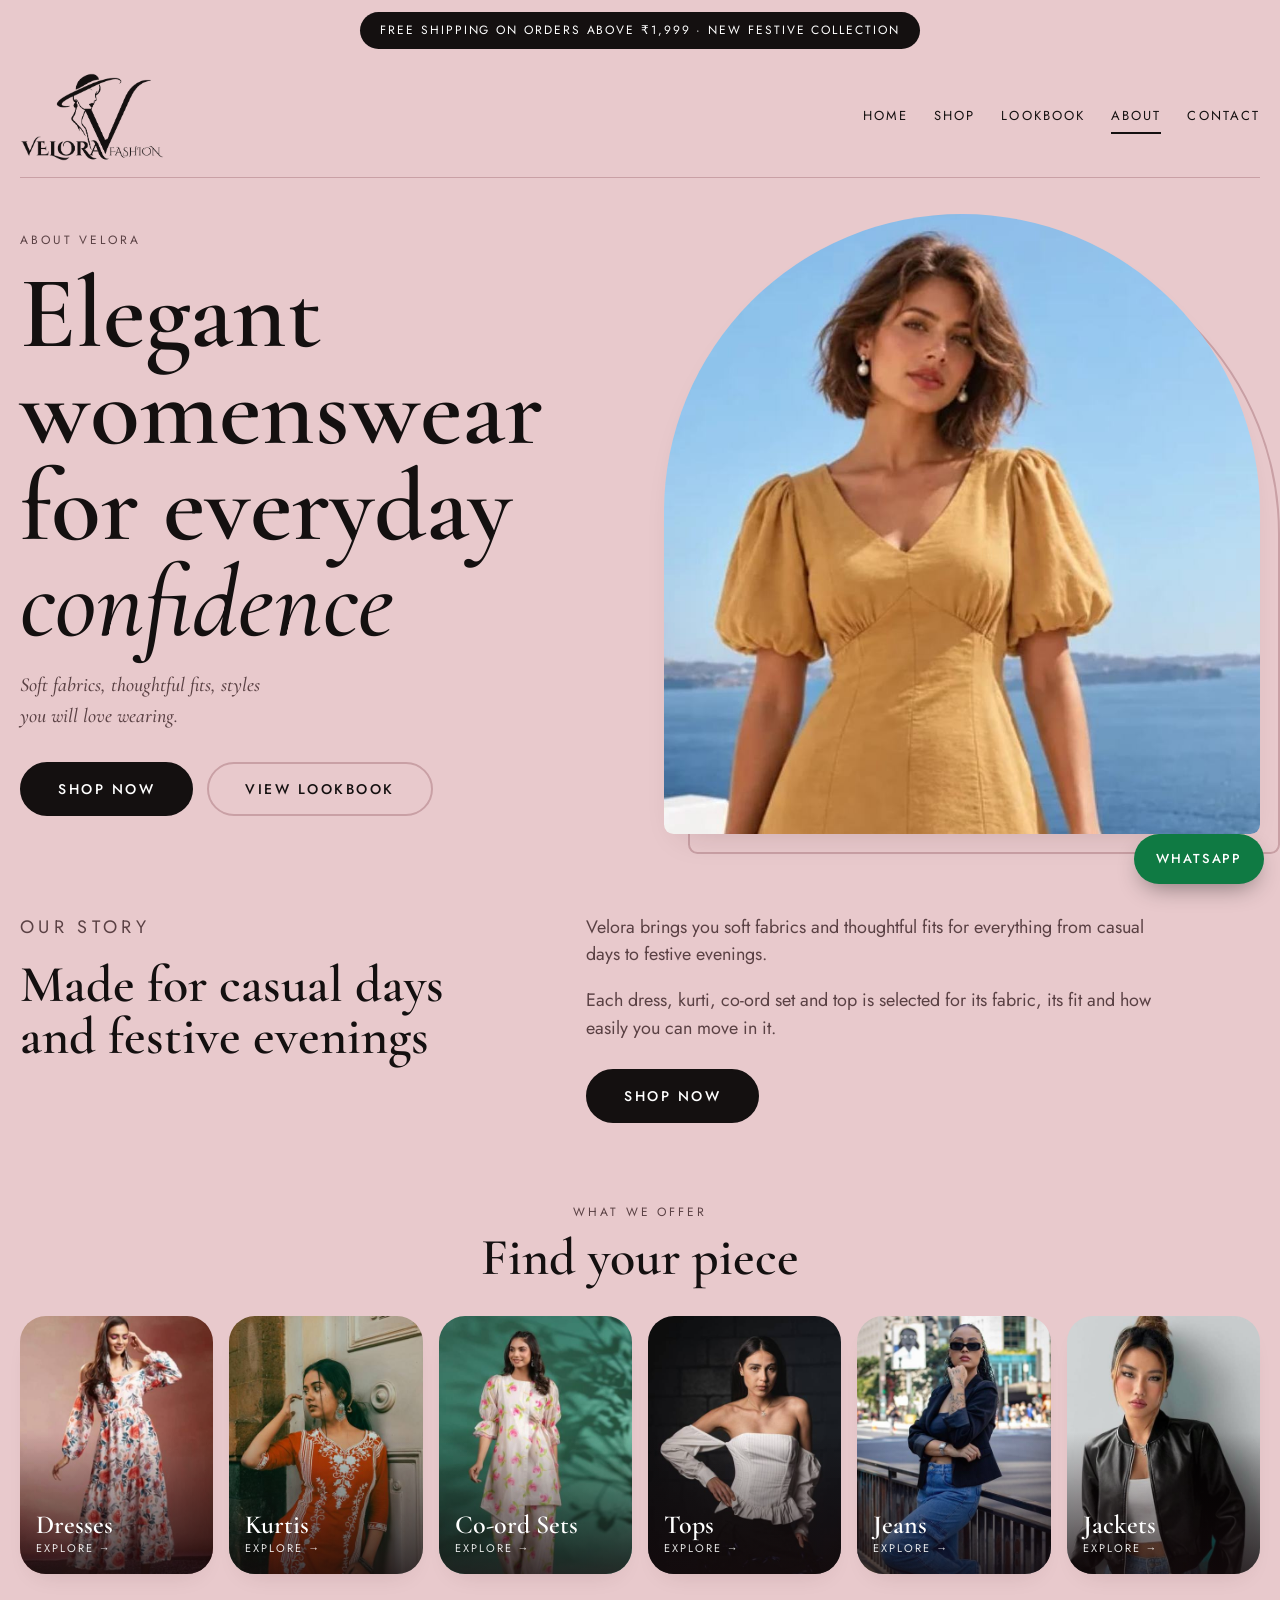
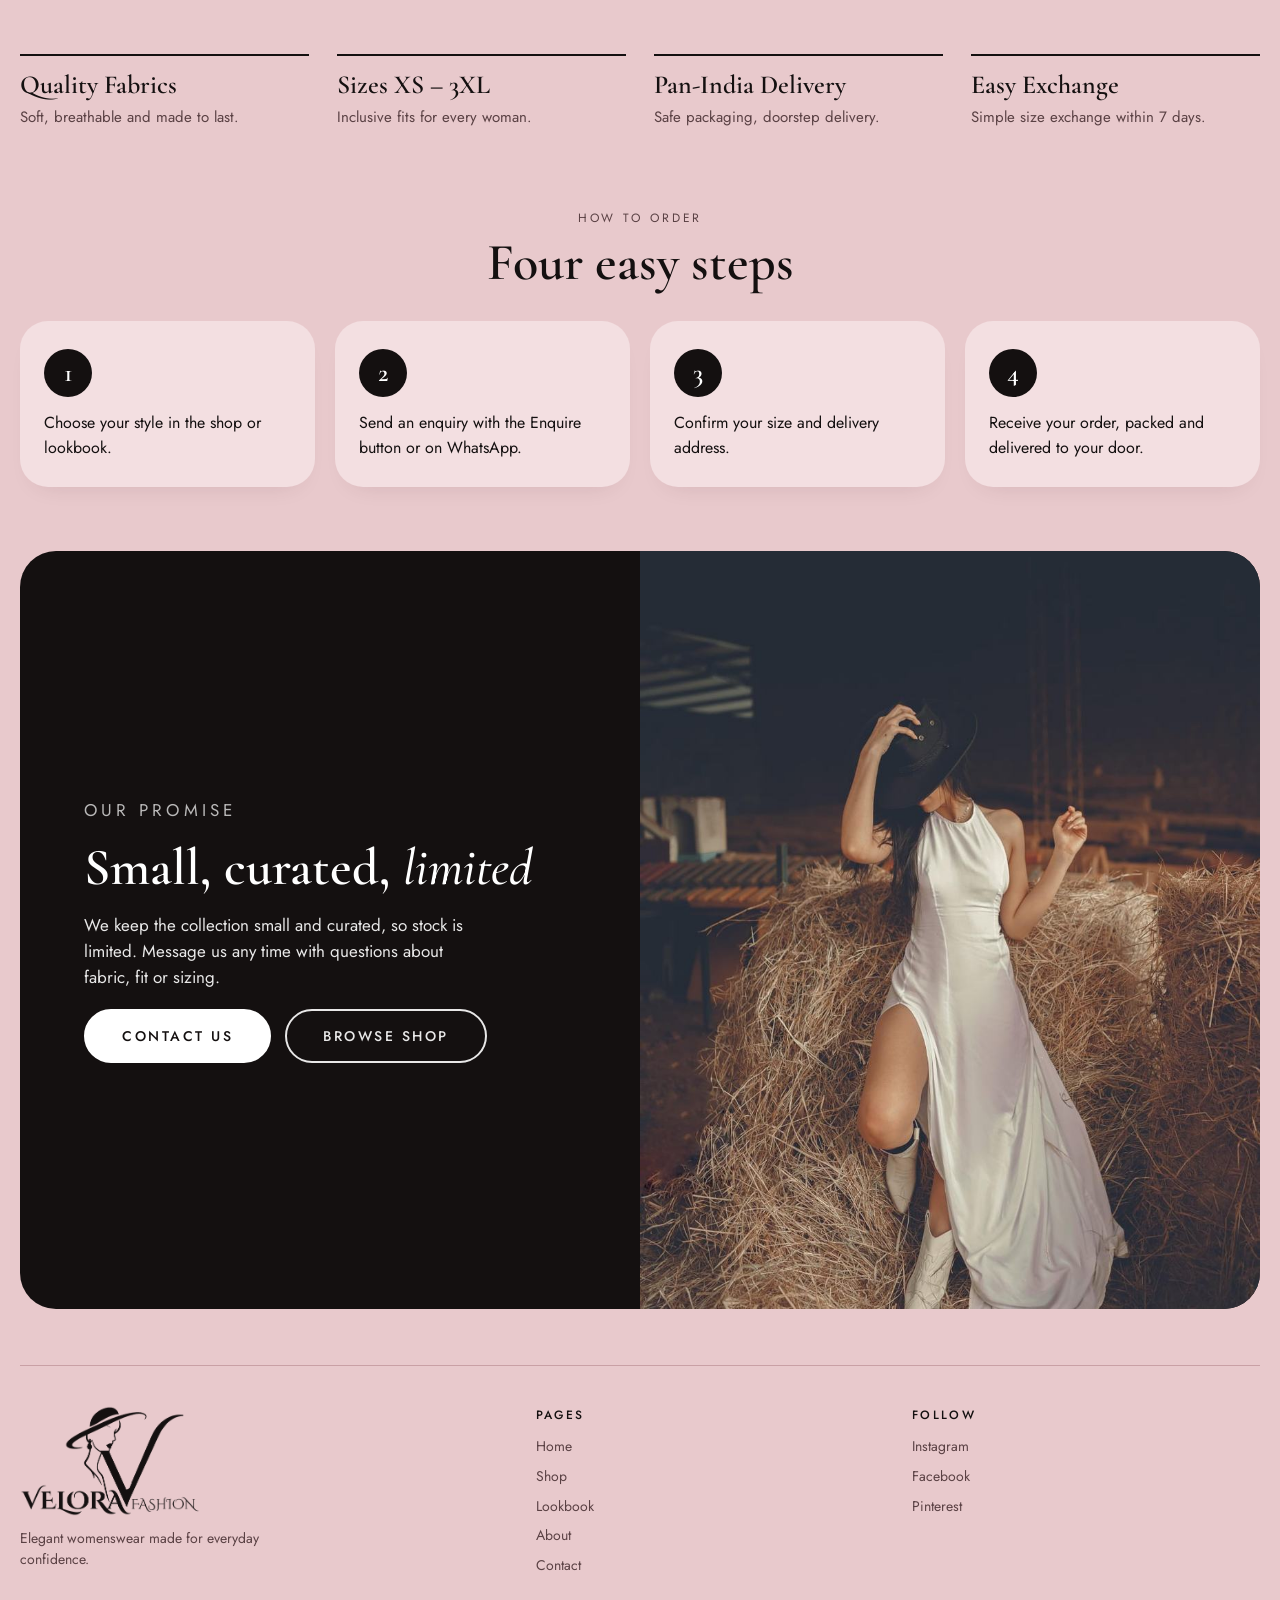
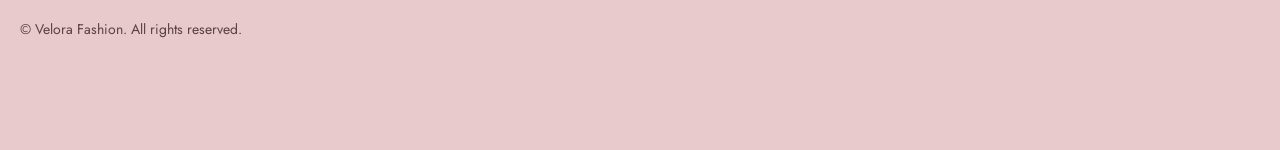
==== about.html @ 34808595 "Update about.html" ====
<!doctype html>
<html lang="en">
<head>
<meta charset="utf-8">
<meta name="viewport" content="width=device-width, initial-scale=1, viewport-fit=cover">
<title>About Velora</title>
<link rel="stylesheet" href="https://fonts.googleapis.com/css2?family=Jost:wght@400;500;600&family=Cormorant+Garamond:ital,wght@0,500;0,600;1,500;1,600&display=swap">
<style>
:root {
  --bg: #e8c9cc; --ink: #141010; --muted: #5a4144; --line: #c9a0a5; --card: #f3dfe1;
  --pill-bg: #141010; --pill-fg: #ffffff; --shadow: rgba(60,20,30,.18); --field: #f6e6e8;
  --font-display: "Cormorant Garamond", Georgia, serif;
  --font-body: "Jost", "Helvetica Neue", Arial, sans-serif;
}
@media (prefers-color-scheme: dark) {
  :root:not([data-theme="light"]) { --bg:#1d1214; --ink:#f6e6e8; --muted:#c9a9ad; --line:#5c3b40; --card:#2a1a1d; --pill-bg:#f6e6e8; --pill-fg:#1d1214; --shadow:rgba(0,0,0,.5); --field:#2a1a1d; color-scheme: dark; }
}
:root[data-theme="dark"] { --bg:#1d1214; --ink:#f6e6e8; --muted:#c9a9ad; --line:#5c3b40; --card:#2a1a1d; --pill-bg:#f6e6e8; --pill-fg:#1d1214; --shadow:rgba(0,0,0,.5); --field:#2a1a1d; color-scheme: dark; }
* { box-sizing: border-box; }
[hidden] { display: none !important; }
body { margin: 0; background: var(--bg); color: var(--ink); font-family: var(--font-body); line-height: 1.55;
  padding-left: max(16px, env(safe-area-inset-left, 0px)); padding-right: max(16px, env(safe-area-inset-right, 0px)); }
a { color: inherit; }
.w { max-width: 1240px; margin: 0 auto; }
.promo { width: fit-content; max-width: 100%; margin: 12px auto 0; background: var(--pill-bg); color: var(--pill-fg); text-align: center; font-size: 12px; letter-spacing: .16em; text-transform: uppercase; padding: 9px 20px; border-radius: 999px; }
.eyebrow { font-size: 12px; letter-spacing: .24em; text-transform: uppercase; color: var(--muted); margin: 0; }
h1, h2, h3 { font-family: var(--font-display); font-weight: 600; margin: 0; text-wrap: balance; line-height: 1; }
h2 { font-size: clamp(34px, 5vw, 52px); }
em.i { font-style: italic; font-weight: 500; }
a:focus-visible, button:focus-visible, input:focus-visible, select:focus-visible, textarea:focus-visible { outline: 3px solid var(--ink); outline-offset: 3px; }
.site { display: flex; justify-content: space-between; align-items: center; flex-wrap: wrap; gap: 12px 28px; padding-block: 24px 8px; }
.brand img { display: block; height: 88px; width: auto; } .site { border-bottom: 1px solid var(--line); padding-bottom: 16px; } 
@media (prefers-color-scheme: dark) { :root:not([data-theme="light"]) .brand img { filter: invert(1); } }
:root[data-theme="dark"] .brand img { filter: invert(1); }
.sitenav { display: flex; flex-wrap: wrap; gap: 8px 26px; }
.sitenav a { text-decoration: none; font-size: 13px; letter-spacing: .16em; text-transform: uppercase; padding: 6px 0; border-bottom: 2px solid transparent; }
.sitenav a:hover, .sitenav a[aria-current="page"] { border-bottom-color: var(--ink); }
.btn { display: inline-block; cursor: pointer; text-decoration: none; font: 500 14px/1 var(--font-body); letter-spacing: .18em; text-transform: uppercase; padding: 18px 36px; border-radius: 999px; border: 2px solid var(--pill-bg); background: var(--pill-bg); color: var(--pill-fg); }
.btn.ghost { background: transparent; color: var(--ink); border-color: var(--line); }
.btn.ghost:hover { border-color: var(--ink); }
.cta { display: flex; flex-wrap: wrap; gap: 14px; }
section { padding-block: 40px; }
.head { display: flex; flex-direction: column; gap: 10px; align-items: center; text-align: center; margin-bottom: 32px; }
footer { border-top: 1px solid var(--line); margin-top: 56px; padding-block: 40px 96px; display: grid; grid-template-columns: 1.4fr 1fr 1fr; gap: 28px; font-size: 14px; color: var(--muted); }
footer h4 { margin: 0 0 12px; font-size: 12px; letter-spacing: .2em; text-transform: uppercase; color: var(--ink); font-weight: 500; }
footer .fb { font-family: var(--font-display); font-size: 34px; font-weight: 600; color: var(--ink); line-height: 1; margin-bottom: 10px; }
footer ul { list-style: none; margin: 0; padding: 0; display: grid; gap: 8px; }
footer a { text-decoration: none; }
footer a:hover { color: var(--ink); }
.copy { grid-column: 1 / -1; }
.wa { position: fixed; z-index: 20; right: max(16px, env(safe-area-inset-right, 0px)); bottom: max(16px, env(safe-area-inset-bottom, 0px)); background: #0f7a43; color: #fff; text-decoration: none; font-size: 13px; letter-spacing: .14em; text-transform: uppercase; font-weight: 500; padding: 15px 22px; border-radius: 999px; box-shadow: 0 10px 24px -8px rgba(0,0,0,.45); }

.flogo { display: block; height: 110px; width: auto; margin-bottom: 12px; }
@media (prefers-color-scheme: dark) { :root:not([data-theme="light"]) .flogo { filter: invert(1); } }
:root[data-theme="dark"] .flogo { filter: invert(1); }
@media (max-width: 960px) { footer { grid-template-columns: 1fr 1fr; } footer > div:first-child { grid-column: 1 / -1; } }
@media (max-width: 560px) { .brand img { height: 64px; } .btn { padding: 15px 26px; font-size: 13px; } footer { grid-template-columns: minmax(0, 1fr); } .promo { font-size: 11px; letter-spacing: .1em; } }

.eyebrow.c { text-align: center; }
.hero { display: grid; grid-template-columns: minmax(0, 1fr) minmax(0, 1fr); gap: 48px; align-items: center; padding-block: 36px 40px; }
.hero h1 { font-size: clamp(54px, 8vw, 104px); line-height: .94; margin: 16px 0 20px; }
.hero p.lead { font-size: 20px; color: var(--muted); max-width: 28ch; margin: 0 0 30px; font-family: var(--font-display); font-style: italic; font-weight: 500; }
.hero figure { margin: 0; position: relative; }
.hero figure img { width: 100%; aspect-ratio: 4 / 4.6; max-height: 620px; object-fit: cover; object-position: 50% 4%; border-radius: 999px 999px 32px 32px; display: block; box-shadow: 0 16px 34px -18px var(--shadow); }
.hero figure::before { content: ""; position: absolute; inset: 24px -20px -20px 24px; border: 2px solid var(--line); border-radius: 999px 999px 32px 32px; z-index: -1; }
.story { display: grid; grid-template-columns: minmax(0, 1fr) minmax(0, 1.3fr); gap: 48px; align-items: start; }
.story h2 { margin-top: 12px; }
.story p { margin: 0 0 18px; font-size: 18px; color: var(--muted); max-width: 52ch; }
.story p:first-child { margin-top: 0; }
.tiles { display: grid; grid-template-columns: repeat(6, minmax(0, 1fr)); gap: 16px; }
.tile { position: relative; display: block; aspect-ratio: 3 / 4; border-radius: 26px; overflow: hidden; text-decoration: none; color: #fff; box-shadow: 0 12px 26px -16px var(--shadow); }
.tile img { position: absolute; inset: 0; width: 100%; height: 100%; object-fit: cover; transition: transform .6s cubic-bezier(.2,.7,.2,1); }
.tile:hover img { transform: scale(1.07); }
.tile::after { content: ""; position: absolute; inset: 0; background: linear-gradient(to top, rgba(20,10,12,.78), rgba(20,10,12,0) 55%); }
.tile span { position: absolute; z-index: 1; left: 16px; right: 16px; bottom: 16px; display: flex; flex-direction: column; gap: 2px; }
.tile b { font-family: var(--font-display); font-size: 26px; font-weight: 600; line-height: 1.05; }
.tile small { font-size: 11px; letter-spacing: .18em; text-transform: uppercase; opacity: .9; }
.perks { display: grid; grid-template-columns: repeat(4, minmax(0, 1fr)); gap: 28px; }
.perk { border-top: 2px solid var(--ink); padding-top: 16px; }
.perk h3 { font-size: 26px; margin-bottom: 8px; }
.perk p { margin: 0; color: var(--muted); font-size: 15px; }
.steps { list-style: none; margin: 0; padding: 0; display: grid; grid-template-columns: repeat(4, minmax(0, 1fr)); gap: 20px; counter-reset: s; position: relative; }
.steps li { counter-increment: s; background: var(--card); border-radius: 28px; padding: 28px 24px 26px; box-shadow: 0 12px 26px -18px var(--shadow); display: flex; flex-direction: column; gap: 14px; }
.steps li::before { content: counter(s); width: 48px; height: 48px; border-radius: 50%; background: var(--pill-bg); color: var(--pill-fg); display: grid; place-items: center; font-family: var(--font-display); font-size: 26px; font-weight: 600; }
.steps p { margin: 0; font-size: 16px; }
.promise { display: grid; grid-template-columns: minmax(0, 1fr) minmax(0, 1fr); background: var(--pill-bg); color: var(--pill-fg); border-radius: 36px; overflow: hidden; margin-block: 24px; }
.promise .txt { padding: 56px clamp(24px, 5vw, 64px); display: flex; flex-direction: column; gap: 18px; justify-content: center; align-items: flex-start; }
.promise .eyebrow { color: var(--pill-fg); opacity: .7; }
.promise p { margin: 0; max-width: 40ch; opacity: .9; font-size: 17px; }
.promise .btn { background: var(--pill-fg); color: var(--pill-bg); border-color: var(--pill-fg); }
.promise .btn.ghost { background: transparent; color: var(--pill-fg); border-color: currentColor; opacity: .9; }
.promise img { width: 100%; height: 100%; min-height: 340px; object-fit: cover; object-position: 50% 42%; display: block; }
@media (max-width: 960px) {
  .hero, .story, .promise { grid-template-columns: minmax(0, 1fr); gap: 28px; }
  .hero figure { max-width: 520px; width: 100%; margin-inline: auto; }
  .hero figure img { max-height: none; aspect-ratio: 4 / 5; }
  .hero figure::before { inset: 16px -8px -12px 16px; }
  .tiles { grid-template-columns: repeat(3, minmax(0, 1fr)); }
  .perks, .steps { grid-template-columns: repeat(2, minmax(0, 1fr)); }
  .promise img { min-height: 0; aspect-ratio: 4 / 3; }
}
@media (max-width: 560px) {
  .tiles { grid-template-columns: repeat(2, minmax(0, 1fr)); gap: 12px; }
  .tile b { font-size: 22px; }
  .perks, .steps { grid-template-columns: minmax(0, 1fr); gap: 18px; }
  .promise { border-radius: 26px; }
  .promise .txt { padding: 36px 22px; }
}
@media (prefers-reduced-motion: reduce) { .tile img { transition: none; } }
</style>
</head>
<body>
<div class="promo">Free shipping on orders above &#8377;1,999 &middot; New Festive Collection</div>
<div class="w">
  <header class="site">
    <a class="brand" href="index.html" aria-label="Velora Fashion, home"><img src="[data-uri]" alt="Velora Fashion"></a>
    <nav class="sitenav" aria-label="Site"><a href="index.html">Home</a><a href="shop.html">Shop</a><a href="lookbook.html">Lookbook</a><a href="about.html" aria-current="page">About</a><a href="contact.html">Contact</a></nav>
  </header>

  <main>
    <div class="hero">
      <div>
        <p class="eyebrow">About Velora</p>
        <h1>Elegant womenswear for everyday <em class="i">confidence</em></h1>
        <p class="lead">Soft fabrics, thoughtful fits, styles you will love wearing.</p>
        <div class="cta"><a class="btn" href="shop.html">Shop Now</a><a class="btn ghost" href="lookbook.html">View Lookbook</a></div>
      </div>
      <figure><img src="[data-uri]" alt="Mustard puff sleeve A-line dress"></figure>
    </div>

    <section class="story">
      <div><p class="eyebrow">Our Story</p><h2>Made for casual days and festive evenings</h2></div>
      <div>
        <p>Velora brings you soft fabrics and thoughtful fits for everything from casual days to festive evenings.</p>
        <p>Each dress, kurti, co-ord set and top is selected for its fabric, its fit and how easily you can move in it.</p>
        <div class="cta" style="margin-top:26px"><a class="btn" href="shop.html">Shop Now</a></div>
      </div>
    </section>

    <section>
      <div class="head"><p class="eyebrow">What We Offer</p><h2>Find your piece</h2></div>
      <div class="tiles">
        <a class="tile" href="shop.html#dresses"><img src="[data-uri]" alt=""><span><b>Dresses</b><small>Explore &rarr;</small></span></a>
        <a class="tile" href="shop.html#kurtis"><img src="[data-uri]" alt=""><span><b>Kurtis</b><small>Explore &rarr;</small></span></a>
        <a class="tile" href="shop.html#coords"><img src="[data-uri]" alt=""><span><b>Co-ord Sets</b><small>Explore &rarr;</small></span></a>
        <a class="tile" href="shop.html#tops"><img src="[data-uri]" alt=""><span><b>Tops</b><small>Explore &rarr;</small></span></a>
        <a class="tile" href="shop.html#jeans"><img src="[data-uri]" alt=""><span><b>Jeans</b><small>Explore &rarr;</small></span></a>
        <a class="tile" href="shop.html#jackets"><img src="[data-uri]" alt=""><span><b>Jackets</b><small>Explore &rarr;</small></span></a>
      </div>
    </section>

    <section>
      <div class="perks">
        <div class="perk"><h3>Quality Fabrics</h3><p>Soft, breathable and made to last.</p></div>
        <div class="perk"><h3>Sizes XS &ndash; 3XL</h3><p>Inclusive fits for every woman.</p></div>
        <div class="perk"><h3>Pan-India Delivery</h3><p>Safe packaging, doorstep delivery.</p></div>
        <div class="perk"><h3>Easy Exchange</h3><p>Simple size exchange within 7 days.</p></div>
      </div>
    </section>

    <section>
      <div class="head"><p class="eyebrow">How To Order</p><h2>Four easy steps</h2></div>
      <ol class="steps">
        <li><p>Choose your style in the shop or lookbook.</p></li>
        <li><p>Send an enquiry with the Enquire button or on WhatsApp.</p></li>
        <li><p>Confirm your size and delivery address.</p></li>
        <li><p>Receive your order, packed and delivered to your door.</p></li>
      </ol>
    </section>

    <div class="promise">
      <div class="txt">
        <p class="eyebrow">Our Promise</p>
        <h2>Small, curated, <em class="i">limited</em></h2>
        <p>We keep the collection small and curated, so stock is limited. Message us any time with questions about fabric, fit or sizing.</p>
        <div class="cta"><a class="btn" href="contact.html">Contact Us</a><a class="btn ghost" href="shop.html">Browse Shop</a></div>
      </div>
      <img src="[data-uri]" alt="White halter dress with a high slit">
    </div>
  </main>
  <footer>
    <div><img class="flogo" src="[data-uri]" alt="Velora Fashion"><p style="margin:0;max-width:34ch">Elegant womenswear made for everyday confidence.</p></div>
    <div><h4>Pages</h4><ul><li><a href="index.html">Home</a></li><li><a href="shop.html">Shop</a></li><li><a href="lookbook.html">Lookbook</a></li><li><a href="about.html">About</a></li><li><a href="contact.html">Contact</a></li></ul></div>
    <div><h4>Follow</h4><ul><li><a href="https://www.instagram.com/velorafashions" rel="noopener">Instagram</a></li><li><a href="#">Facebook</a></li><li><a href="#">Pinterest</a></li></ul></div>
    <p class="copy">&copy; Velora Fashion. All rights reserved.</p>
  </footer>
</div>
<a class="wa" href="https://wa.me/919008650012" rel="noopener" aria-label="Chat on WhatsApp">WhatsApp</a>
</body>
</html>
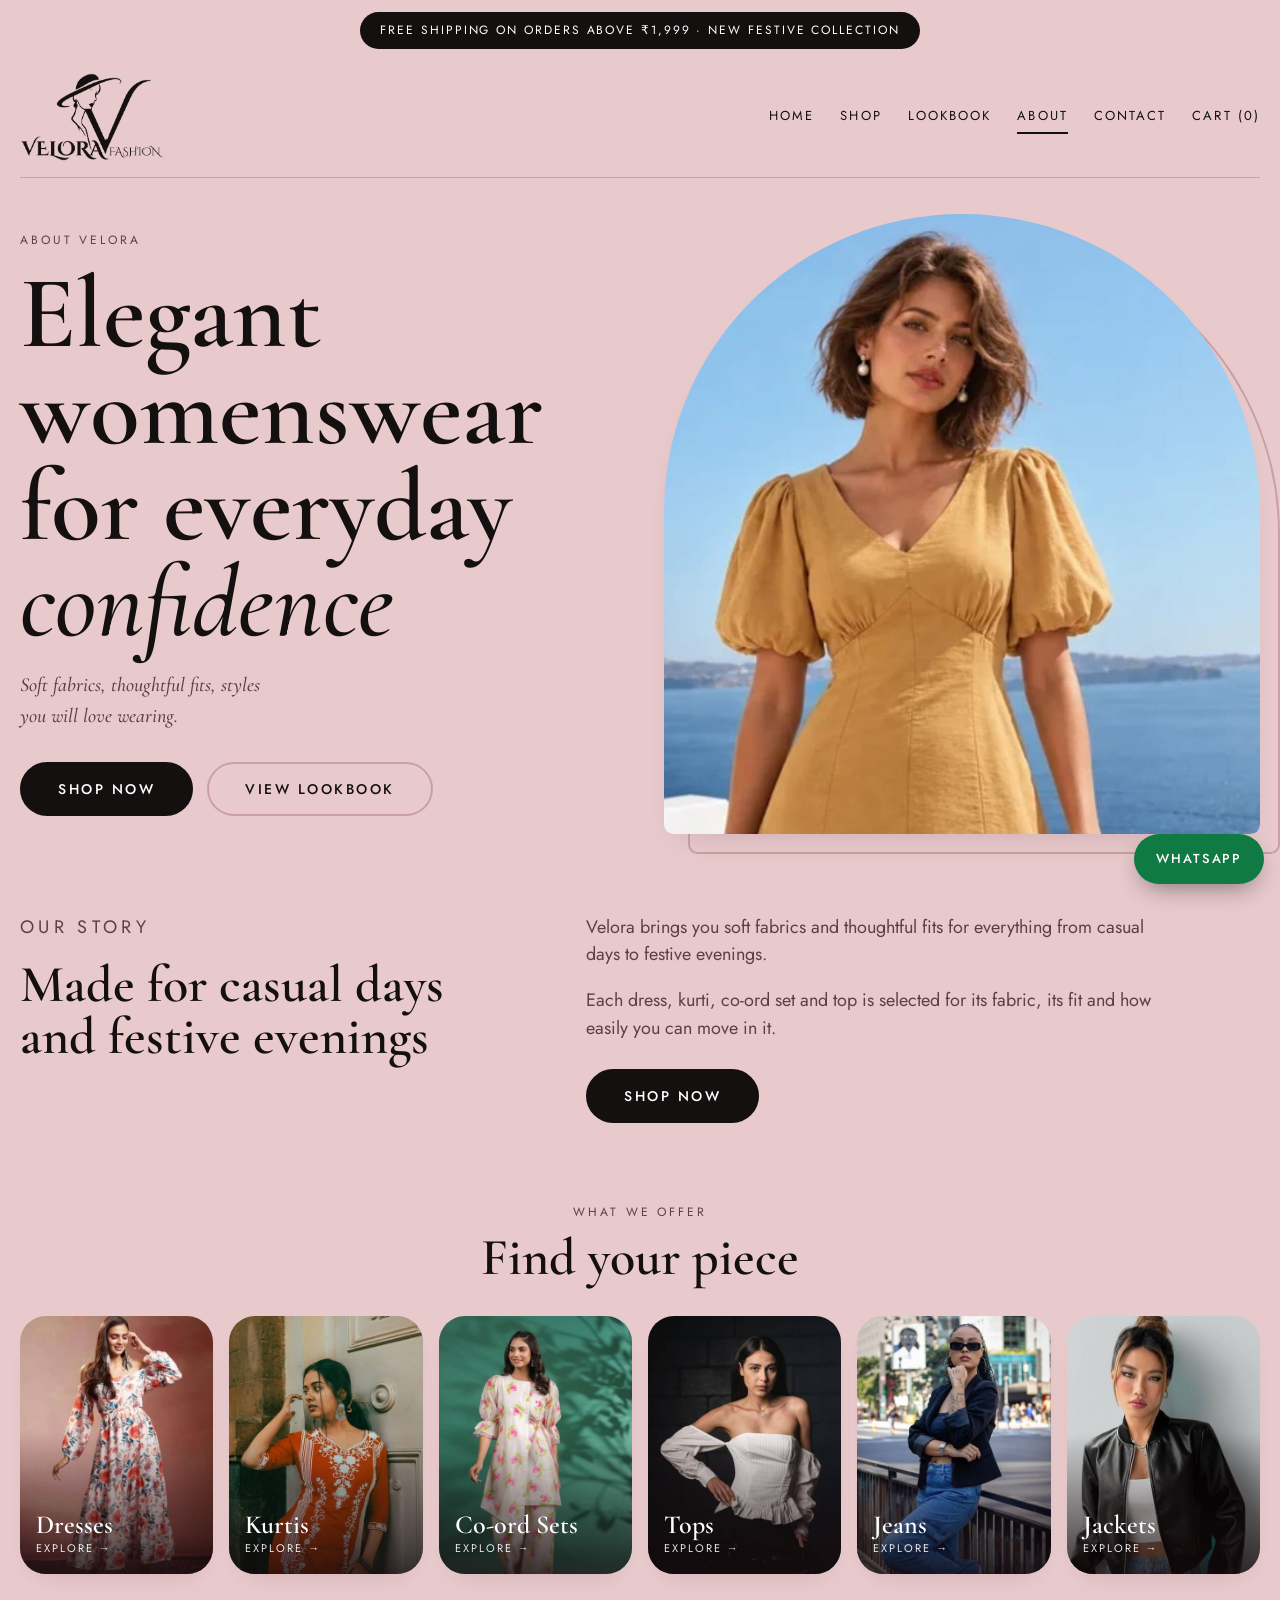
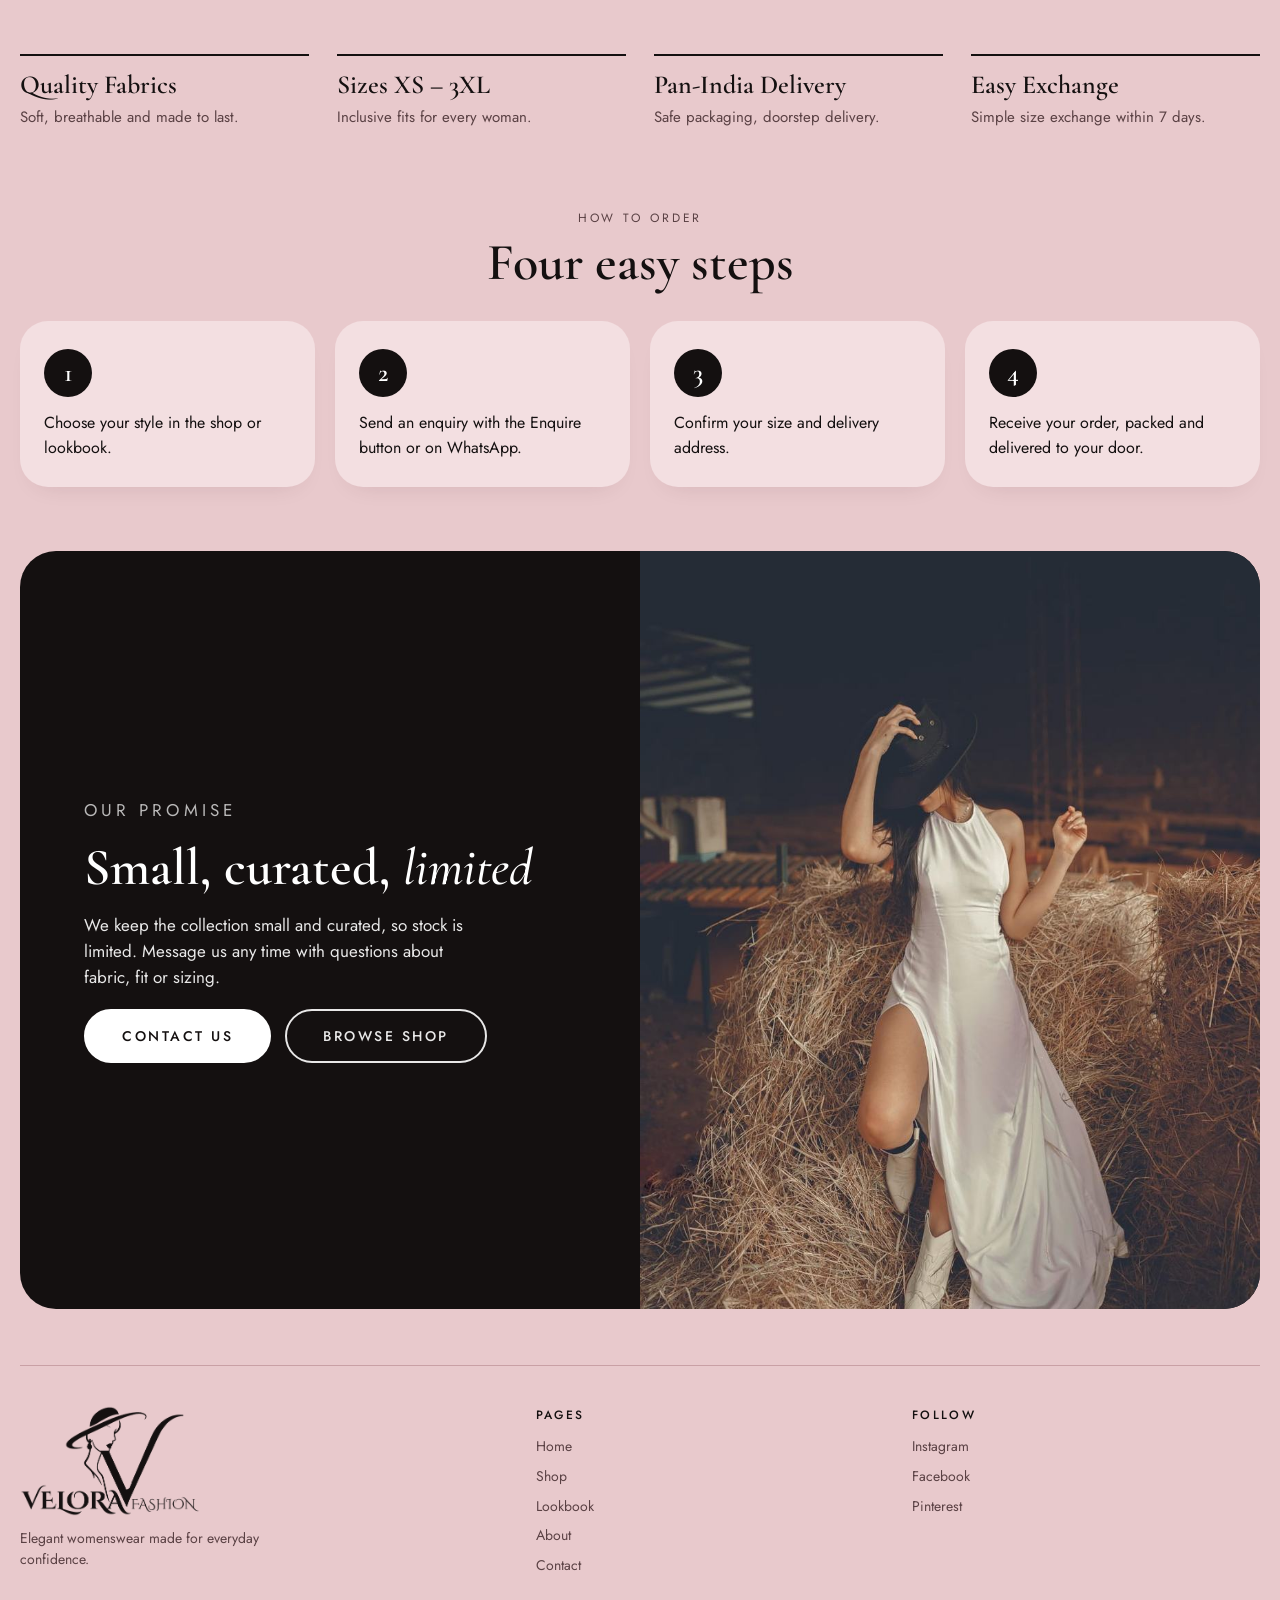
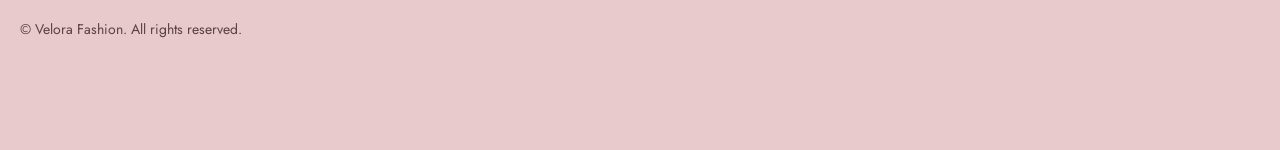
==== commit 6184f03e: "Update about.html" ====
--- a/about.html
+++ b/about.html
@@ -114,7 +114,7 @@
 <div class="w">
   <header class="site">
     <a class="brand" href="index.html" aria-label="Velora Fashion, home"><img src="[data-uri]" alt="Velora Fashion"></a>
-    <nav class="sitenav" aria-label="Site"><a href="index.html">Home</a><a href="shop.html">Shop</a><a href="lookbook.html">Lookbook</a><a href="about.html" aria-current="page">About</a><a href="contact.html">Contact</a></nav>
+    <nav class="sitenav" aria-label="Site"><a href="index.html">Home</a><a href="shop.html">Shop</a><a href="lookbook.html">Lookbook</a><a href="about.html" aria-current="page">About</a><a href="contact.html">Contact</a><a href="cart.html" class="cart-link">Cart (<span class="cart-count">0</span>)</a></nav>
   </header>
 
   <main>
@@ -186,5 +186,6 @@
   </footer>
 </div>
 <a class="wa" href="https://wa.me/919008650012" rel="noopener" aria-label="Chat on WhatsApp">WhatsApp</a>
+<script src="cart.js"></script>
 </body>
 </html>
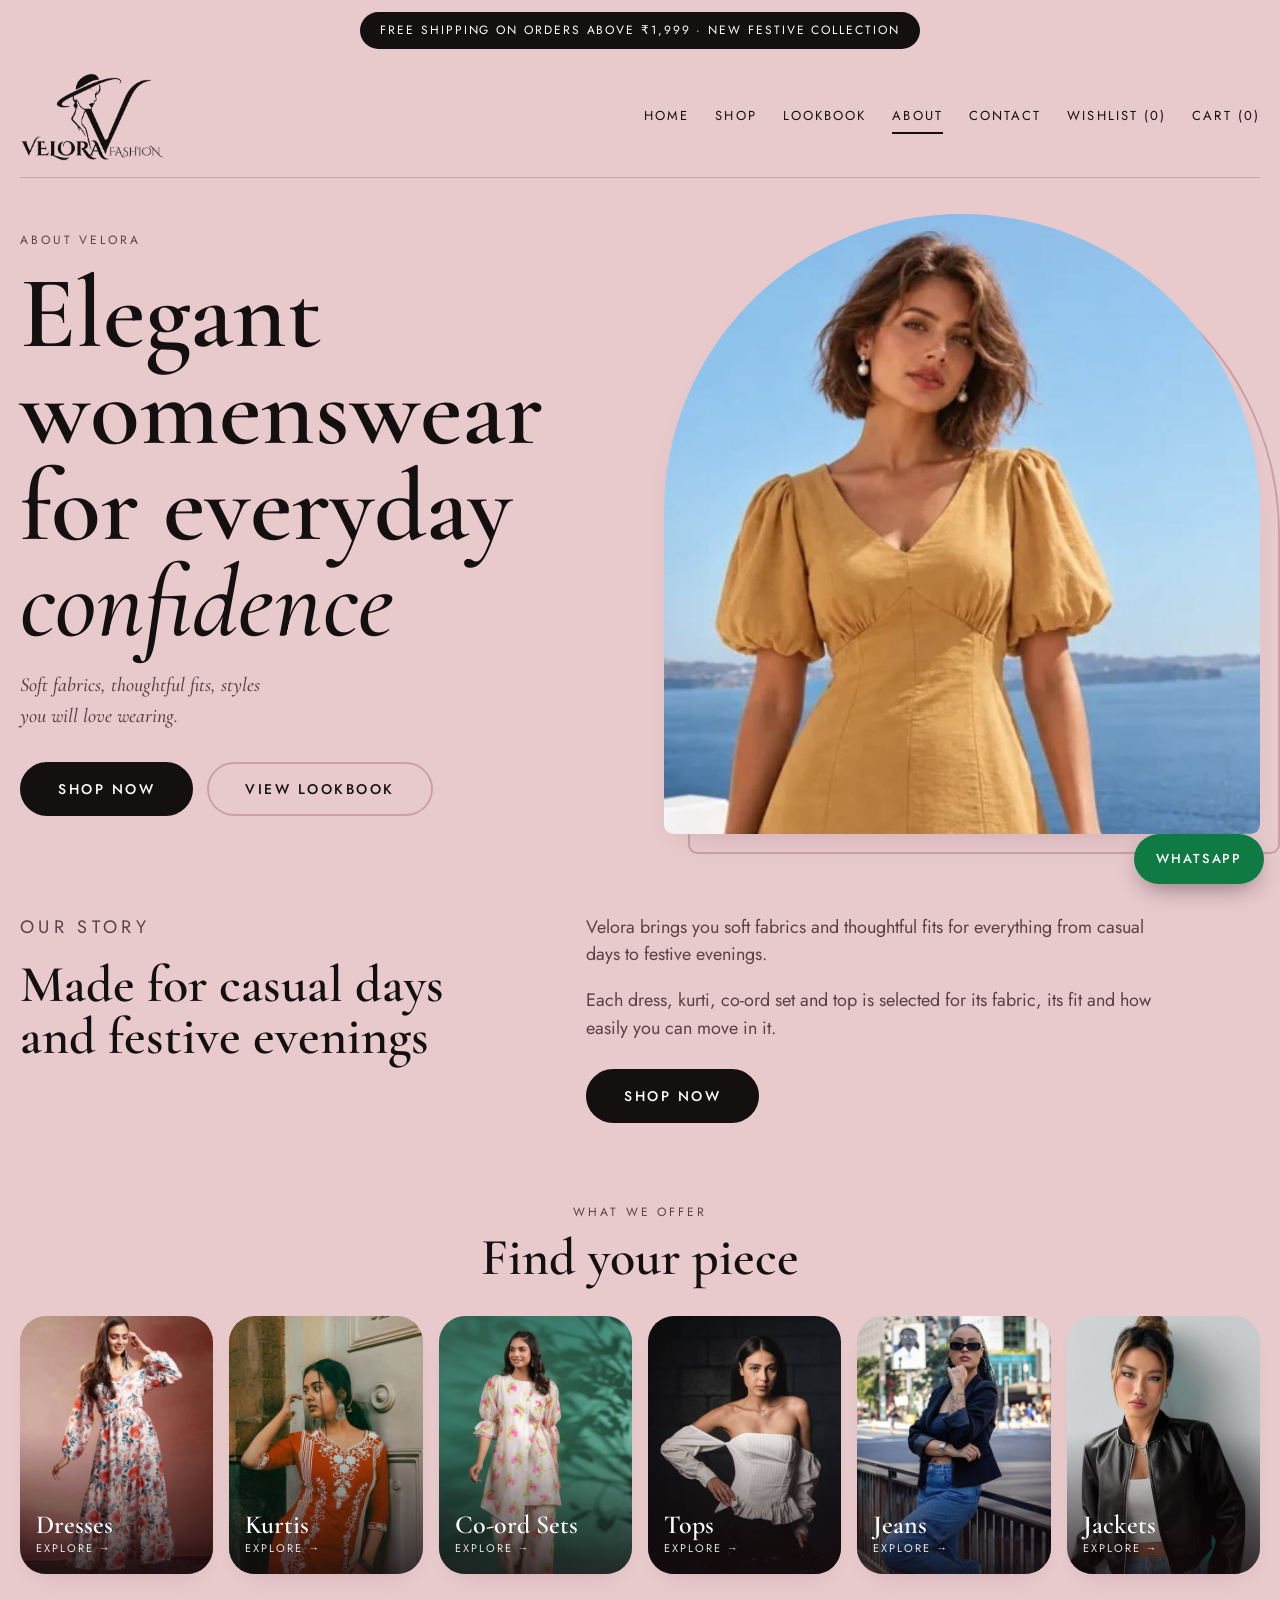
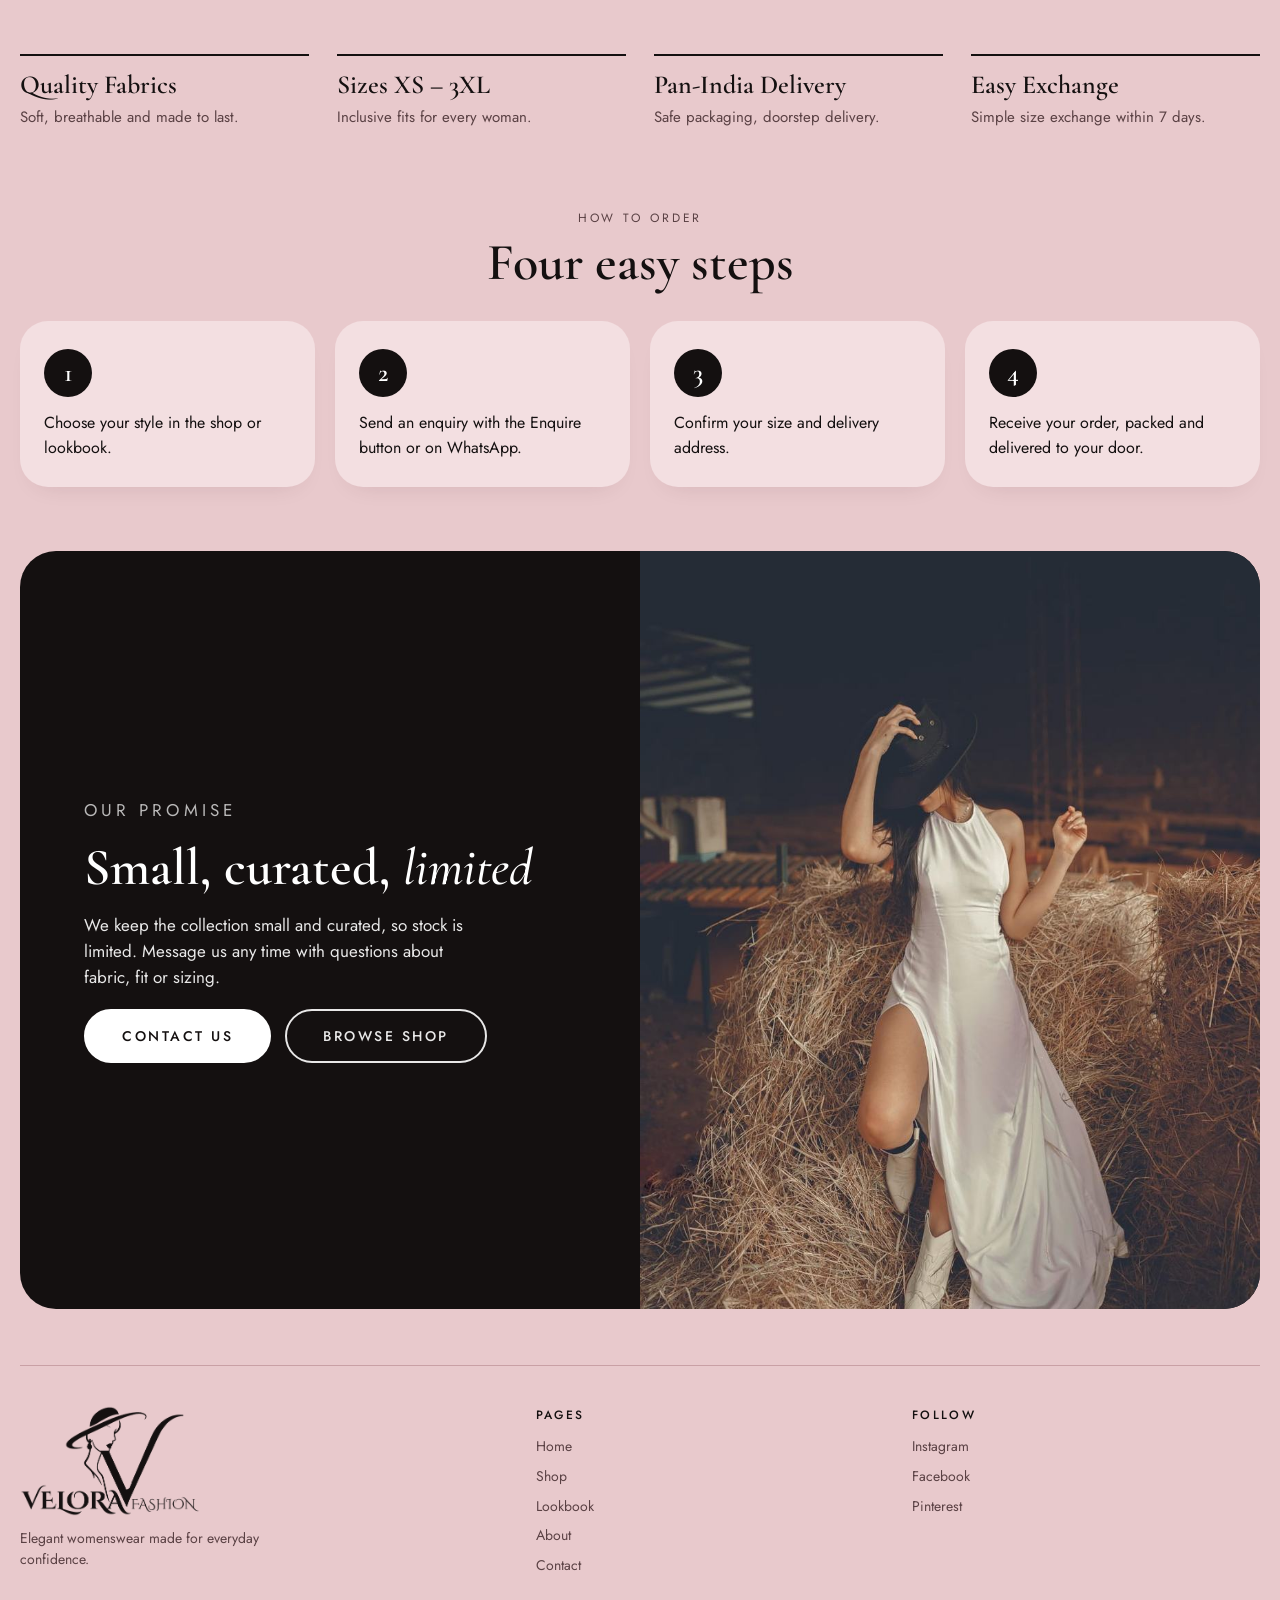
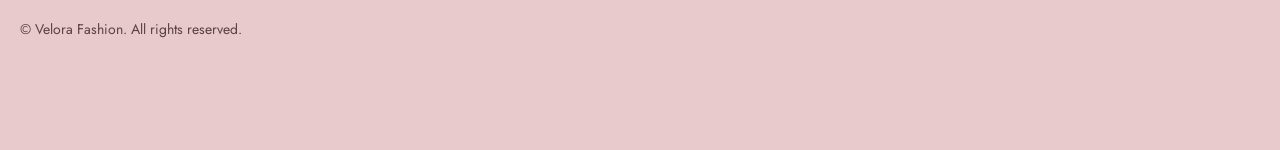
==== commit e5182681: "Update about.html" ====
--- a/about.html
+++ b/about.html
@@ -114,7 +114,7 @@
 <div class="w">
   <header class="site">
     <a class="brand" href="index.html" aria-label="Velora Fashion, home"><img src="[data-uri]" alt="Velora Fashion"></a>
-    <nav class="sitenav" aria-label="Site"><a href="index.html">Home</a><a href="shop.html">Shop</a><a href="lookbook.html">Lookbook</a><a href="about.html" aria-current="page">About</a><a href="contact.html">Contact</a><a href="cart.html" class="cart-link">Cart (<span class="cart-count">0</span>)</a></nav>
+    <nav class="sitenav" aria-label="Site"><a href="index.html">Home</a><a href="shop.html">Shop</a><a href="lookbook.html">Lookbook</a><a href="about.html" aria-current="page">About</a><a href="contact.html">Contact</a><a href="wishlist.html" class="wish-link">Wishlist (<span class="wish-count">0</span>)</a><a href="cart.html" class="cart-link">Cart (<span class="cart-count">0</span>)</a></nav>
   </header>
 
   <main>
@@ -187,5 +187,6 @@
 </div>
 <a class="wa" href="https://wa.me/919008650012" rel="noopener" aria-label="Chat on WhatsApp">WhatsApp</a>
 <script src="cart.js"></script>
+<script src="wishlist.js"></script>
 </body>
 </html>
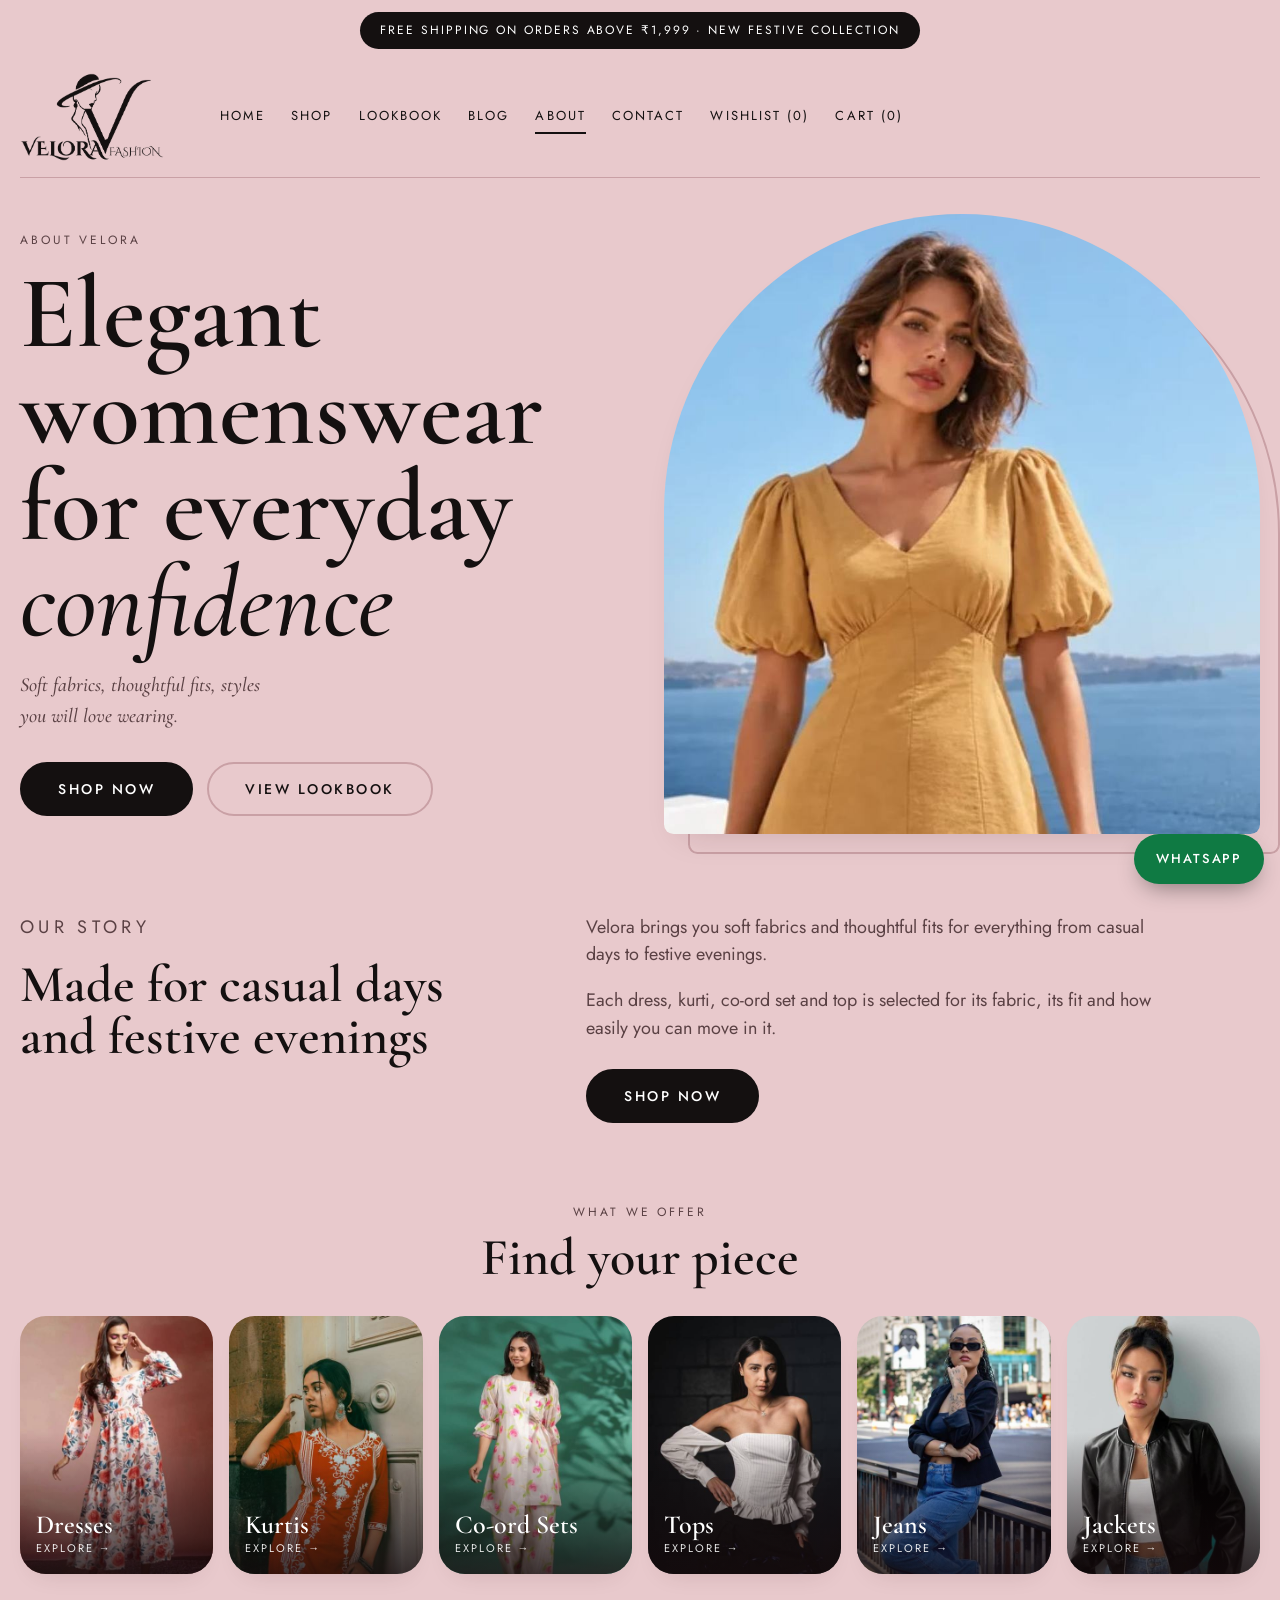
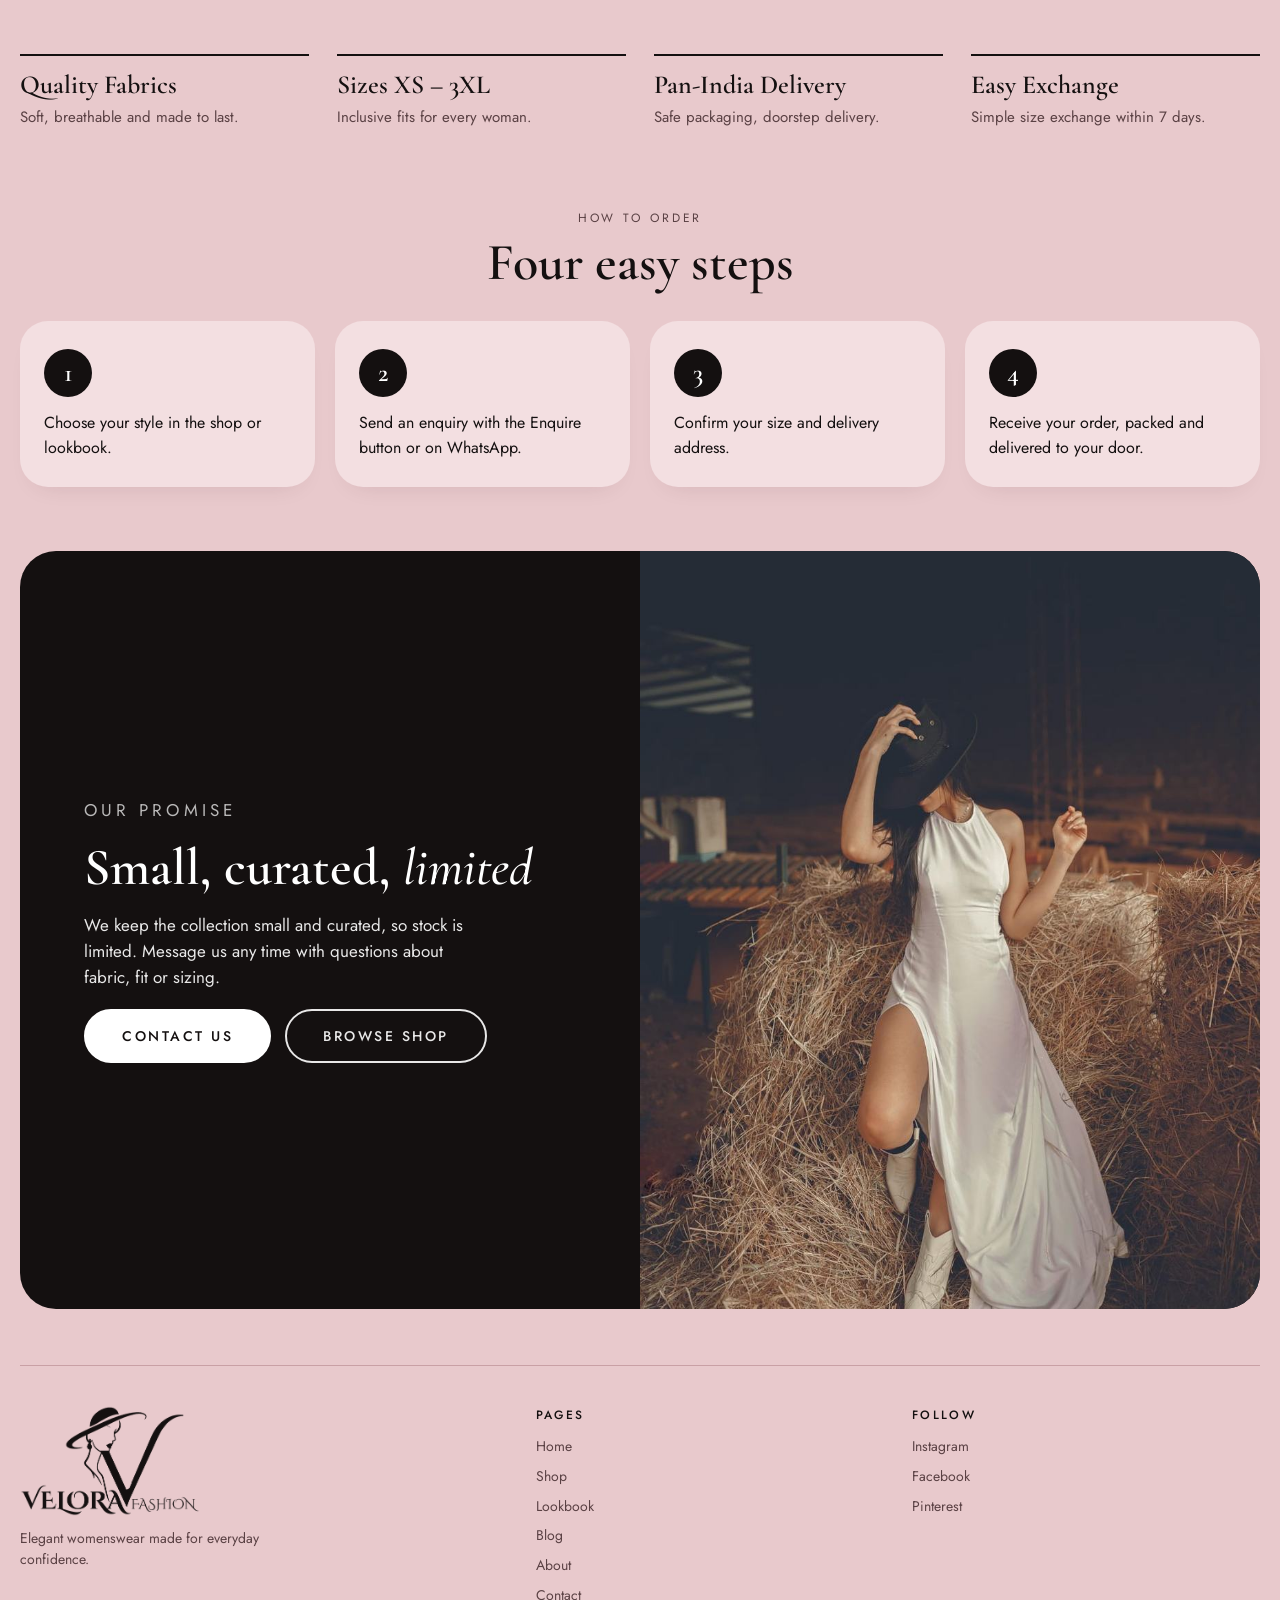
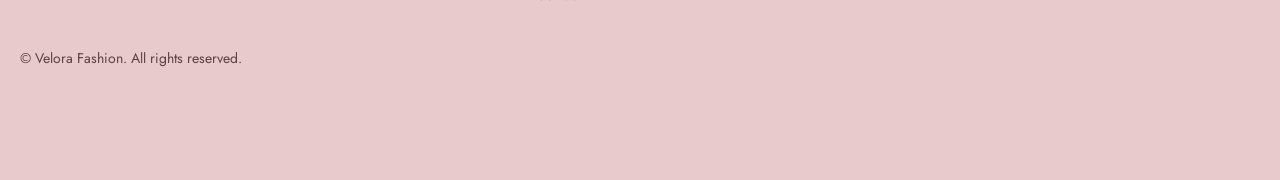
==== commit 25e347ed: "Update about.html" ====
--- a/about.html
+++ b/about.html
@@ -1,6 +1,21 @@
 <!doctype html>
 <html lang="en">
 <head>
+  <script async src="https://www.googletagmanager.com/gtm.js?id=GTM-KQC89MGP"></script>
+<script>
+  window.dataLayer = window.dataLayer || [];
+  function gtag(){dataLayer.push(arguments);}
+  gtag('js', new Date());
+</script>
+  <!-- Google tag (gtag.js) -->
+<script async src="https://www.googletagmanager.com/gtag/js?id=G-8TGLRGDWX7"></script>
+<script>
+  window.dataLayer = window.dataLayer || [];
+  function gtag(){dataLayer.push(arguments);}
+  gtag('js', new Date());
+
+  gtag('config', 'G-8TGLRGDWX7');
+</script>
 <meta charset="utf-8">
 <meta name="viewport" content="width=device-width, initial-scale=1, viewport-fit=cover">
 <title>About Velora</title>
@@ -107,6 +122,7 @@
   .promise .txt { padding: 36px 22px; }
 }
 @media (prefers-reduced-motion: reduce) { .tile img { transition: none; } }
+.site { justify-content: flex-start; gap: 12px 56px; }
 </style>
 </head>
 <body>
@@ -114,7 +130,7 @@
 <div class="w">
   <header class="site">
     <a class="brand" href="index.html" aria-label="Velora Fashion, home"><img src="[data-uri]" alt="Velora Fashion"></a>
-    <nav class="sitenav" aria-label="Site"><a href="index.html">Home</a><a href="shop.html">Shop</a><a href="lookbook.html">Lookbook</a><a href="about.html" aria-current="page">About</a><a href="contact.html">Contact</a><a href="wishlist.html" class="wish-link">Wishlist (<span class="wish-count">0</span>)</a><a href="cart.html" class="cart-link">Cart (<span class="cart-count">0</span>)</a></nav>
+    <nav class="sitenav" aria-label="Site"><a href="index.html">Home</a><a href="shop.html">Shop</a><a href="lookbook.html">Lookbook</a><a href="blog.html">Blog</a><a href="about.html" aria-current="page">About</a><a href="contact.html">Contact</a><a href="wishlist.html" class="wish-link">Wishlist (<span class="wish-count">0</span>)</a><a href="cart.html" class="cart-link">Cart (<span class="cart-count">0</span>)</a></nav>
   </header>
 
   <main>
@@ -180,7 +196,7 @@
   </main>
   <footer>
     <div><img class="flogo" src="[data-uri]" alt="Velora Fashion"><p style="margin:0;max-width:34ch">Elegant womenswear made for everyday confidence.</p></div>
-    <div><h4>Pages</h4><ul><li><a href="index.html">Home</a></li><li><a href="shop.html">Shop</a></li><li><a href="lookbook.html">Lookbook</a></li><li><a href="about.html">About</a></li><li><a href="contact.html">Contact</a></li></ul></div>
+    <div><h4>Pages</h4><ul><li><a href="index.html">Home</a></li><li><a href="shop.html">Shop</a></li><li><a href="lookbook.html">Lookbook</a></li><li><a href="blog.html">Blog</a></li><li><a href="about.html">About</a></li><li><a href="contact.html">Contact</a></li></ul></div>
     <div><h4>Follow</h4><ul><li><a href="https://www.instagram.com/velorafashions" rel="noopener">Instagram</a></li><li><a href="#">Facebook</a></li><li><a href="#">Pinterest</a></li></ul></div>
     <p class="copy">&copy; Velora Fashion. All rights reserved.</p>
   </footer>
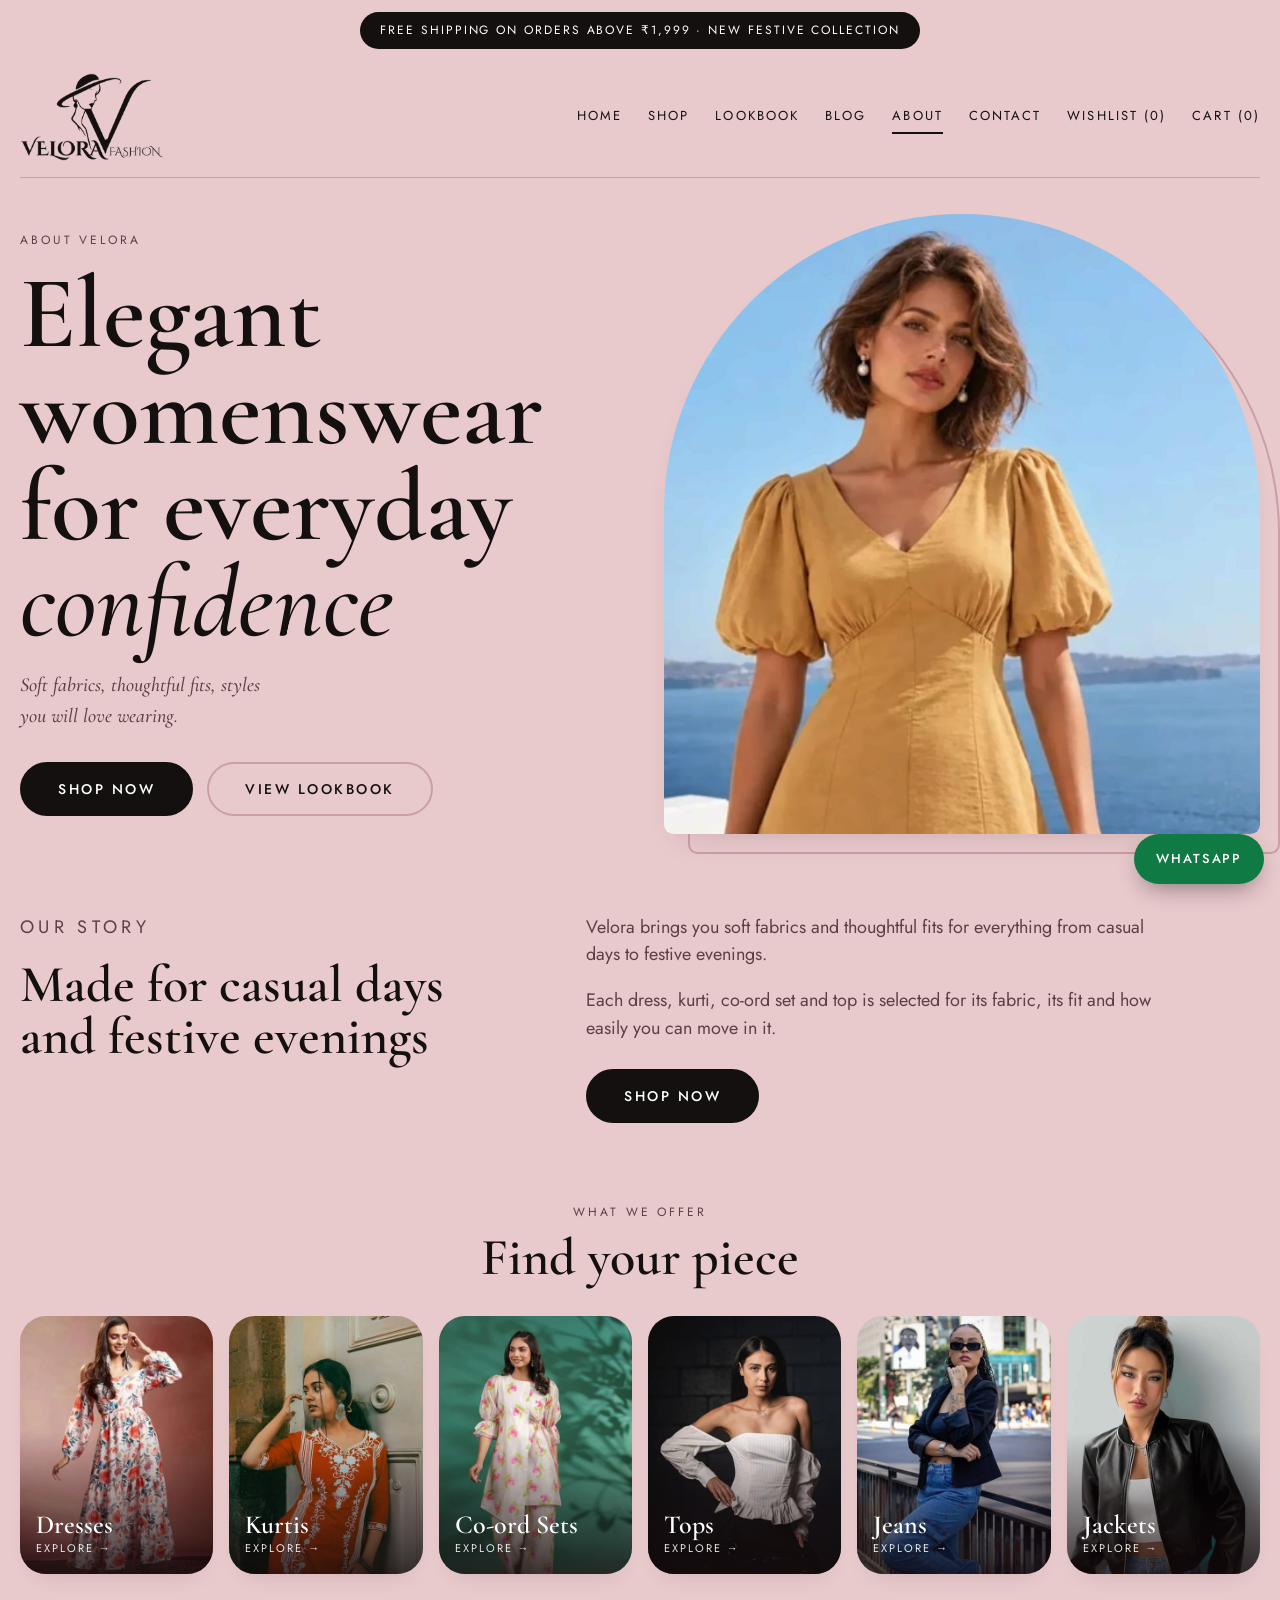
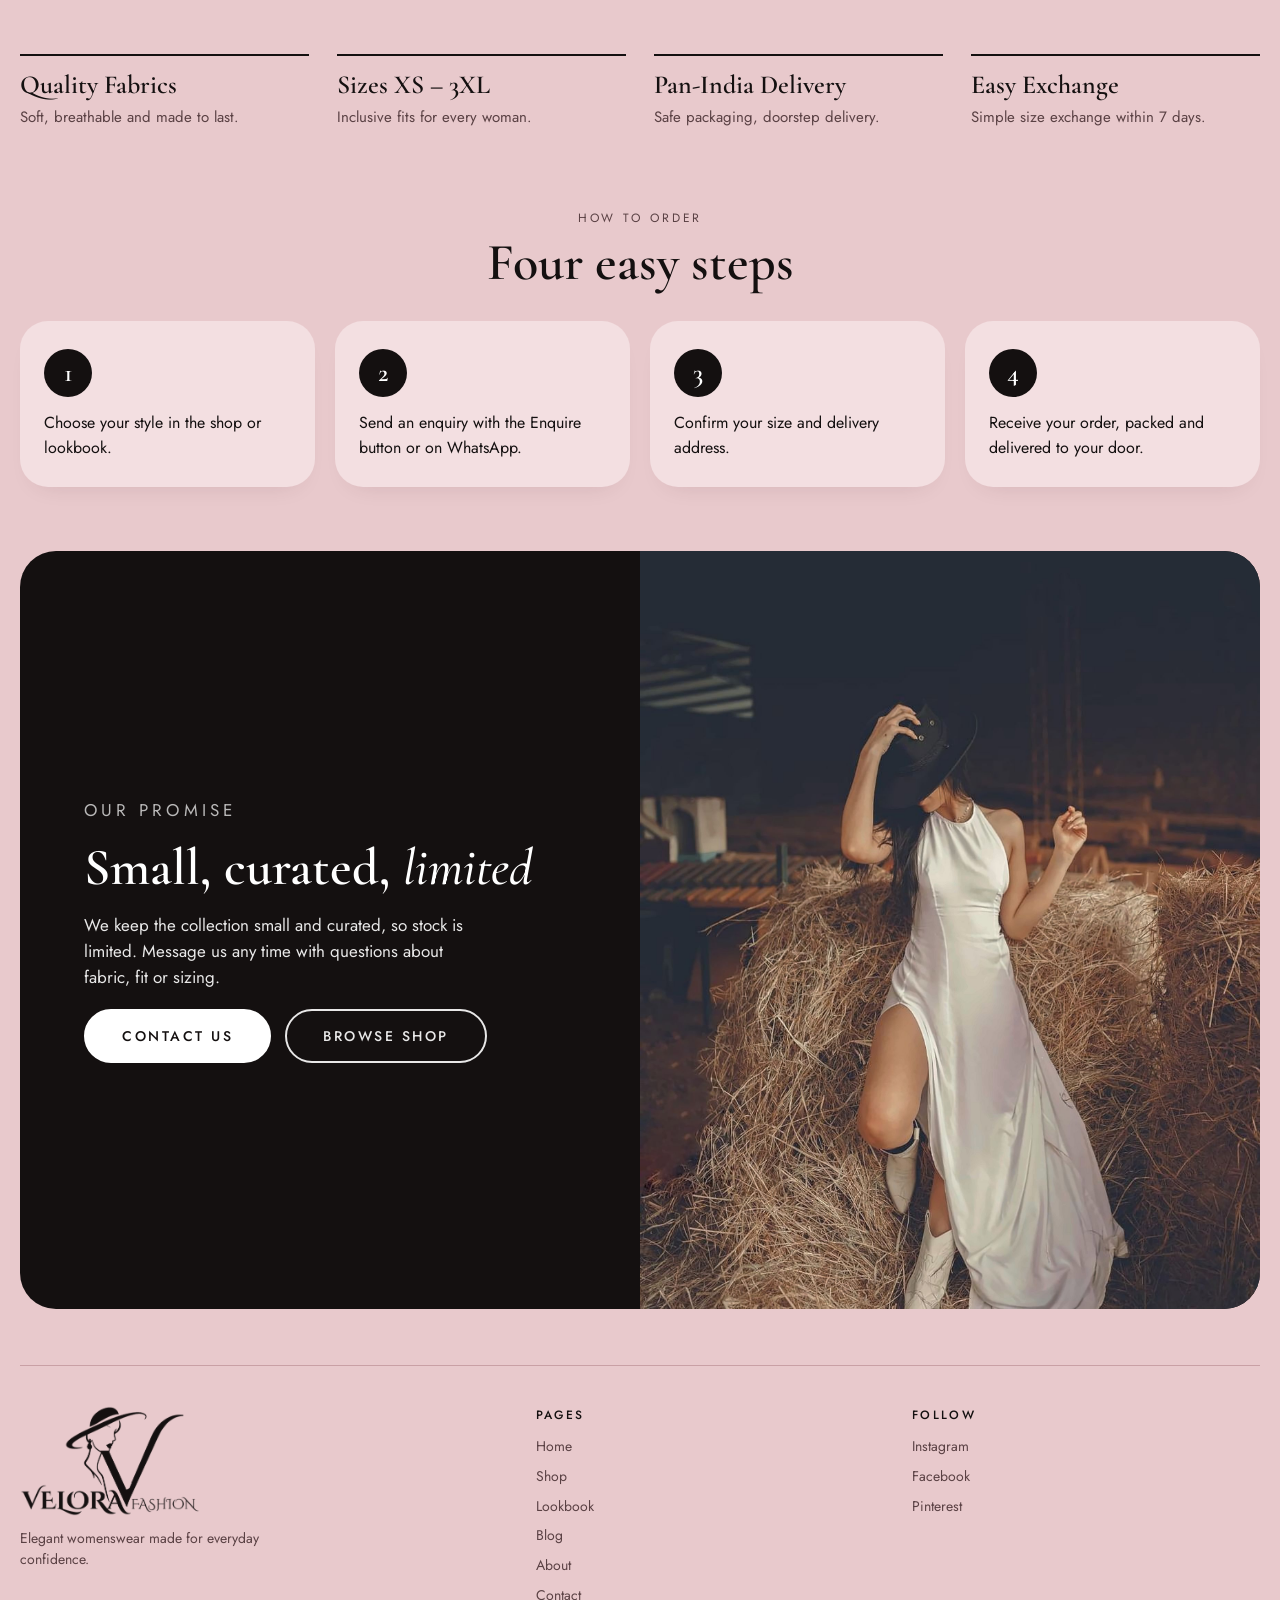
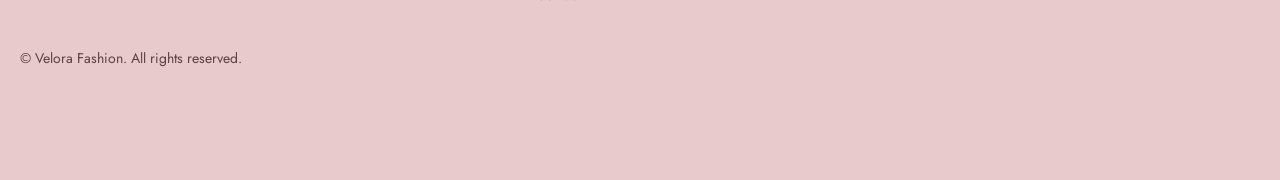
==== commit 1ca22e69: "Update about.html" ====
--- a/about.html
+++ b/about.html
@@ -122,14 +122,14 @@
   .promise .txt { padding: 36px 22px; }
 }
 @media (prefers-reduced-motion: reduce) { .tile img { transition: none; } }
-.site { justify-content: flex-start; gap: 12px 56px; }
+.site { justify-content: space-between; gap: 12px 28px; }
 </style>
 </head>
 <body>
 <div class="promo">Free shipping on orders above &#8377;1,999 &middot; New Festive Collection</div>
 <div class="w">
   <header class="site">
-    <a class="brand" href="index.html" aria-label="Velora Fashion, home"><img src="[data-uri]" alt="Velora Fashion"></a>
+    <a class="brand" href="index.html" aria-label="Velora Fashion, home"><img src="[data-uri]" alt="Velora Fashion"></a>
     <nav class="sitenav" aria-label="Site"><a href="index.html">Home</a><a href="shop.html">Shop</a><a href="lookbook.html">Lookbook</a><a href="blog.html">Blog</a><a href="about.html" aria-current="page">About</a><a href="contact.html">Contact</a><a href="wishlist.html" class="wish-link">Wishlist (<span class="wish-count">0</span>)</a><a href="cart.html" class="cart-link">Cart (<span class="cart-count">0</span>)</a></nav>
   </header>
 
@@ -141,7 +141,7 @@
         <p class="lead">Soft fabrics, thoughtful fits, styles you will love wearing.</p>
         <div class="cta"><a class="btn" href="shop.html">Shop Now</a><a class="btn ghost" href="lookbook.html">View Lookbook</a></div>
       </div>
-      <figure><img src="[data-uri]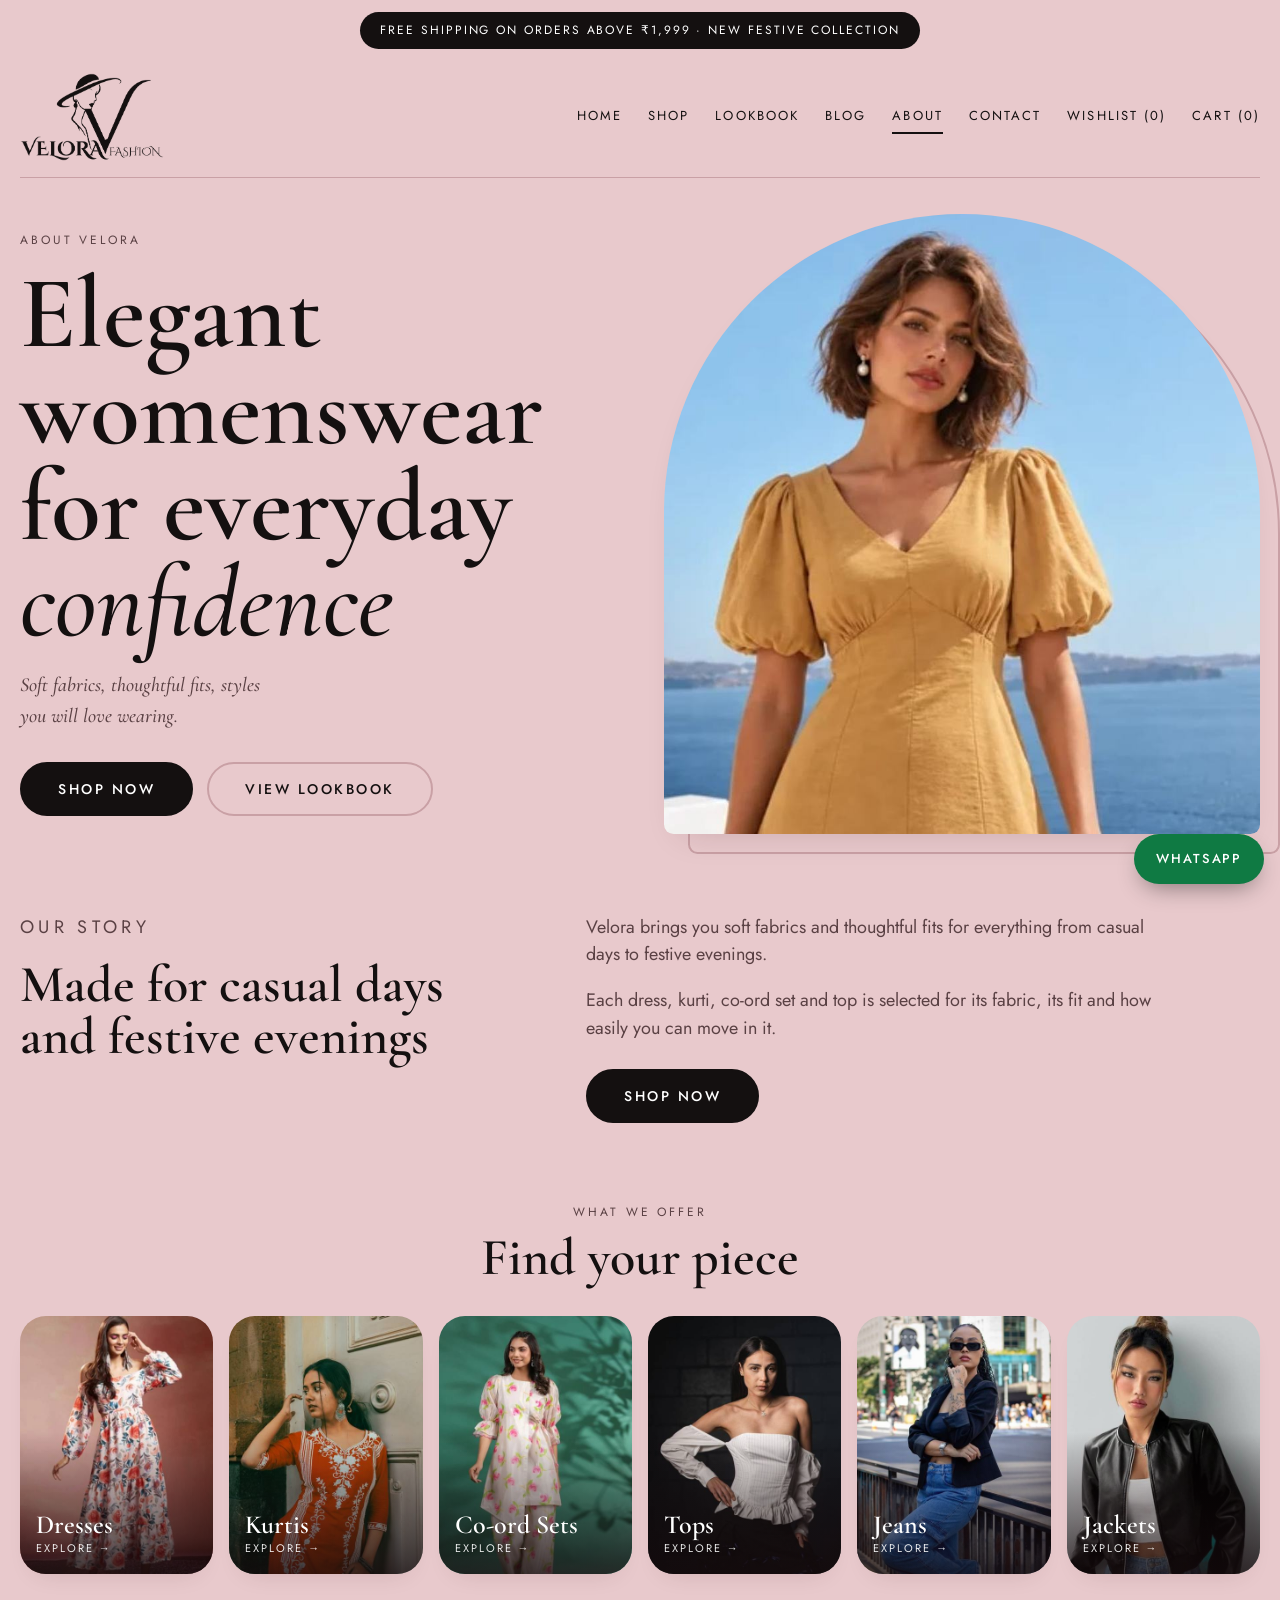
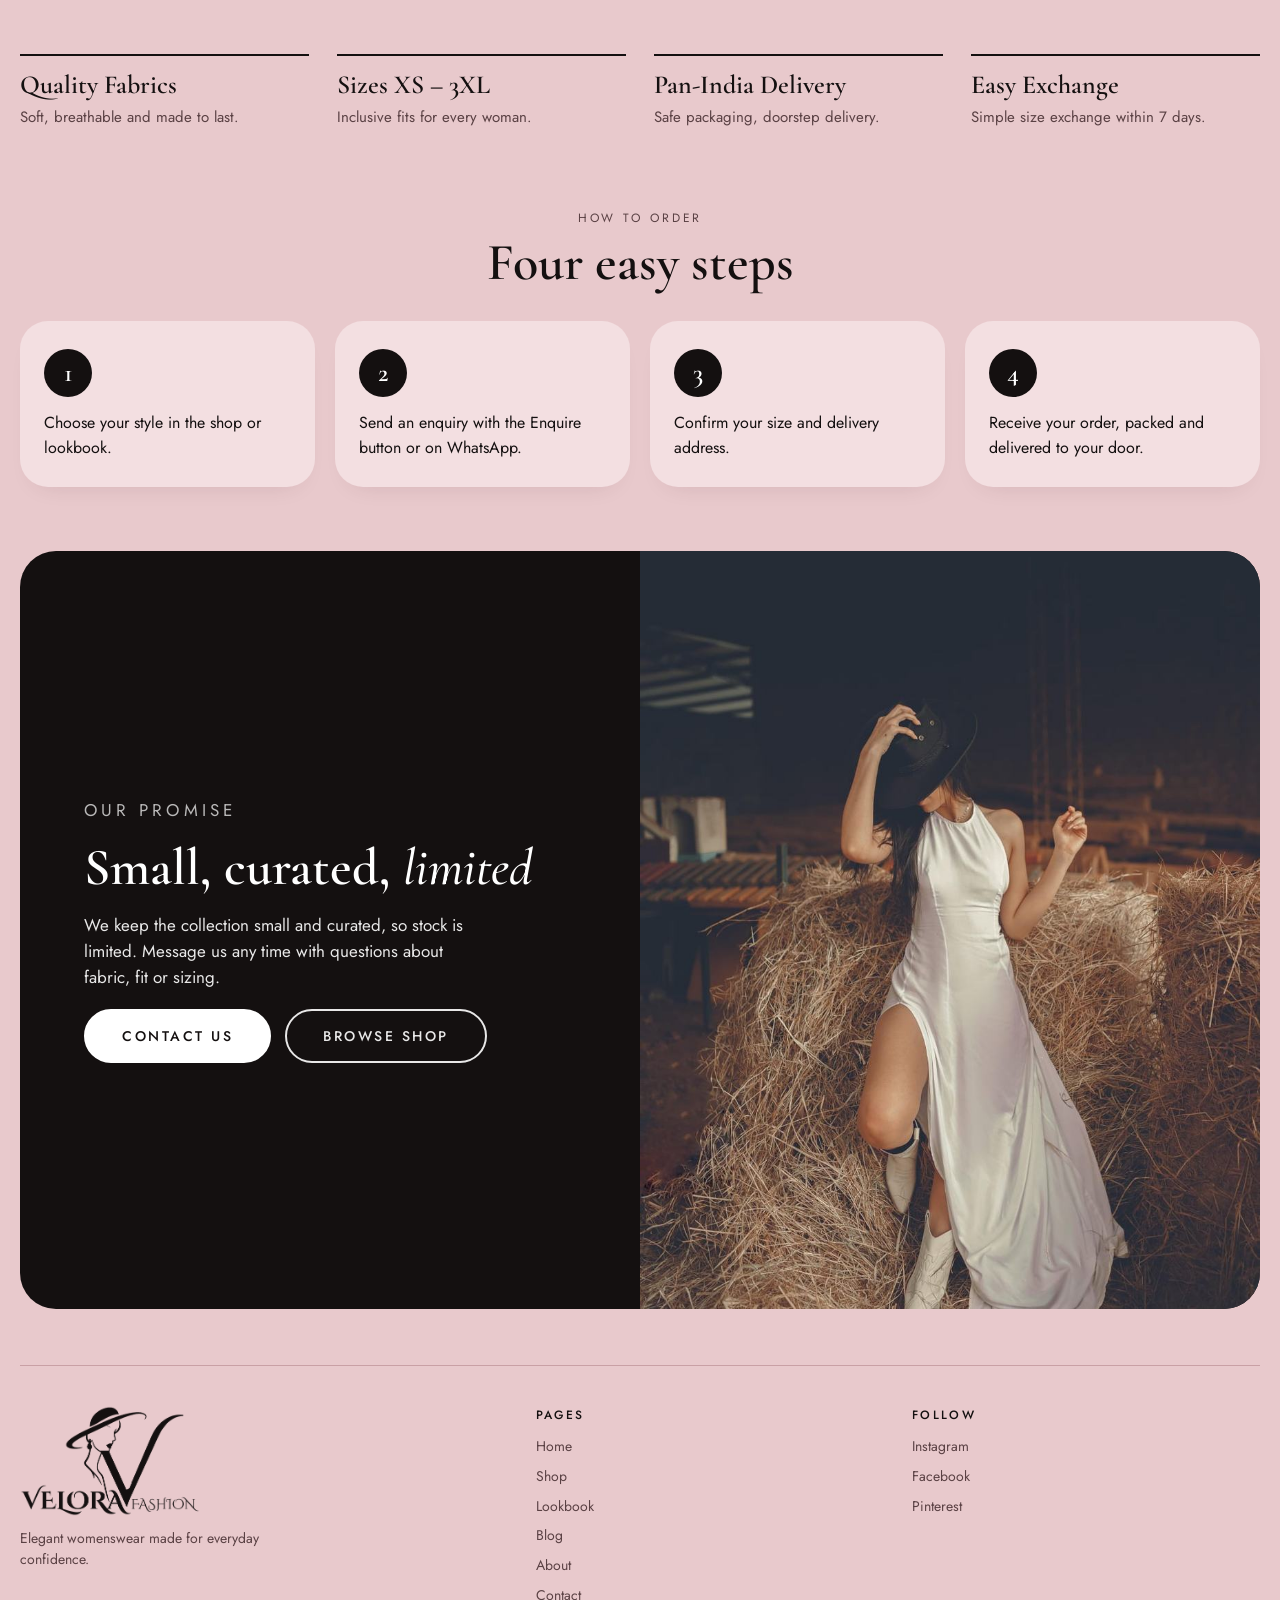
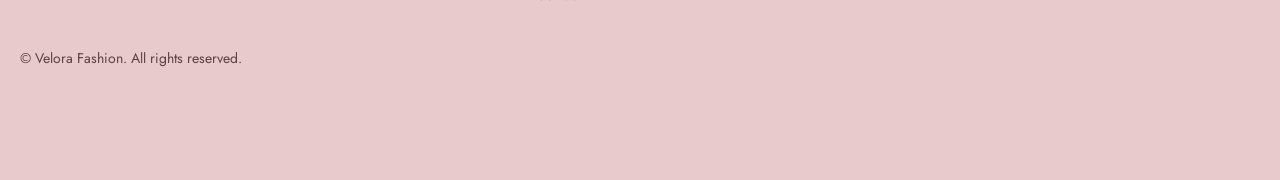
==== commit aed8c108: "Update about.html" ====
--- a/about.html
+++ b/about.html
@@ -129,7 +129,7 @@
 <div class="promo">Free shipping on orders above &#8377;1,999 &middot; New Festive Collection</div>
 <div class="w">
   <header class="site">
-    <a class="brand" href="index.html" aria-label="Velora Fashion, home"><img src="[data-uri]" alt="Velora Fashion"></a>
+    <a class="brand" href="index.html" aria-label="Velora Fashion, home"><img src="[data-uri]" alt="Velora Fashion"></a>
     <nav class="sitenav" aria-label="Site"><a href="index.html">Home</a><a href="shop.html">Shop</a><a href="lookbook.html">Lookbook</a><a href="blog.html">Blog</a><a href="about.html" aria-current="page">About</a><a href="contact.html">Contact</a><a href="wishlist.html" class="wish-link">Wishlist (<span class="wish-count">0</span>)</a><a href="cart.html" class="cart-link">Cart (<span class="cart-count">0</span>)</a></nav>
   </header>
 
@@ -141,7 +141,7 @@
         <p class="lead">Soft fabrics, thoughtful fits, styles you will love wearing.</p>
         <div class="cta"><a class="btn" href="shop.html">Shop Now</a><a class="btn ghost" href="lookbook.html">View Lookbook</a></div>
       </div>
-      <figure><img src="[data-uri]